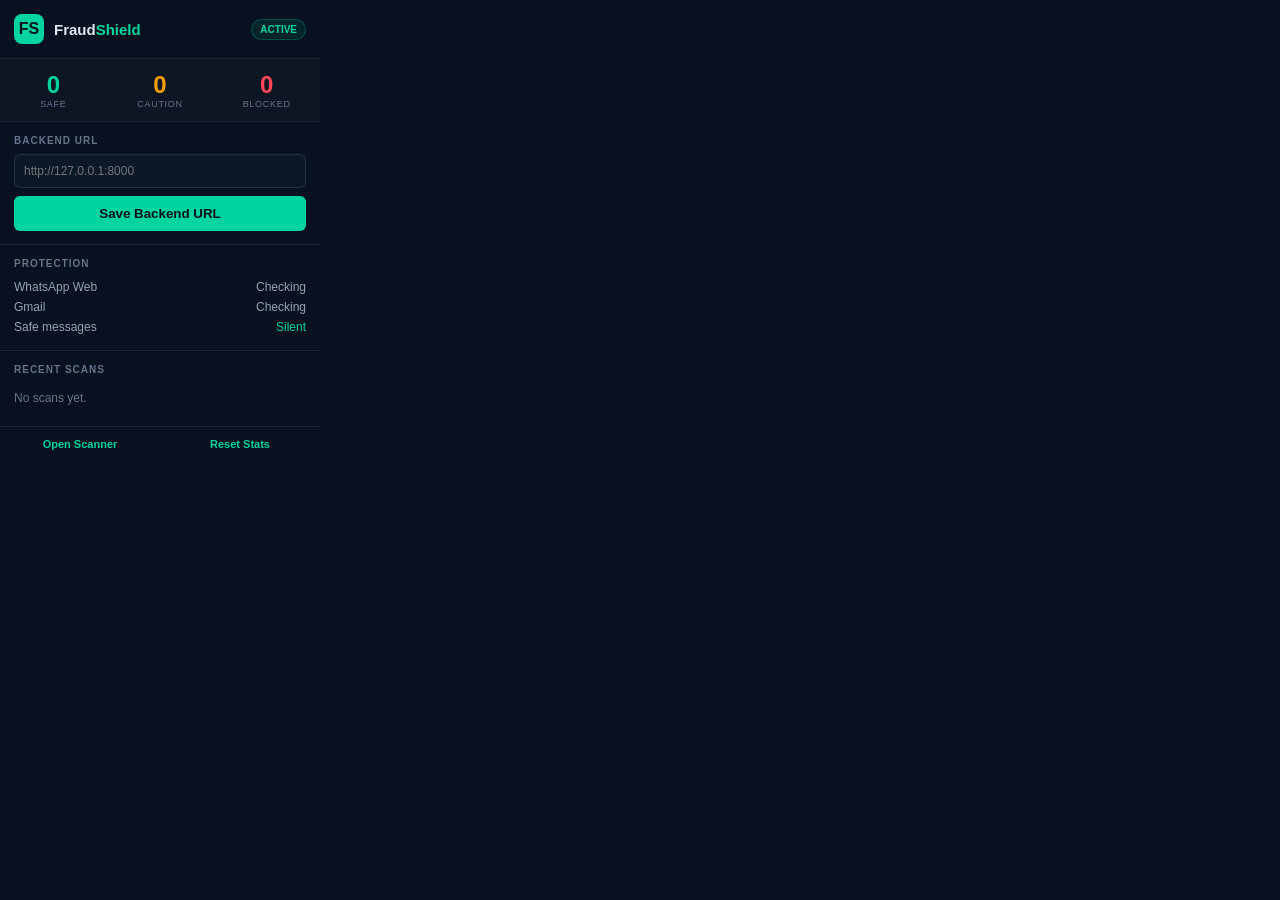
==== extension/popup.html @ 7aeb60e6 "Improve FraudShield detection and extension" ====
<!DOCTYPE html>
<html lang="en">
<head>
<meta charset="UTF-8">
<style>
*{box-sizing:border-box;margin:0;padding:0}
body{width:320px;background:#07111f;color:#e2e8f0;font-family:Inter,-apple-system,BlinkMacSystemFont,"Segoe UI",sans-serif}
.header{display:flex;align-items:center;gap:10px;padding:14px;border-bottom:1px solid rgba(255,255,255,.08)}
.logo{width:30px;height:30px;border-radius:8px;background:#00d4a0;color:#061018;font-weight:900;display:flex;align-items:center;justify-content:center}
.brand{font-size:15px;font-weight:800;flex:1}.brand span{color:#00d4a0}
.status{font-size:10px;color:#00d4a0;border:1px solid rgba(0,212,160,.25);background:rgba(0,212,160,.1);border-radius:999px;padding:4px 8px;font-weight:800}
.stats{display:grid;grid-template-columns:repeat(3,1fr);border-bottom:1px solid rgba(255,255,255,.08)}
.stat{padding:12px;text-align:center;background:rgba(255,255,255,.025)}
.num{font-size:24px;font-weight:900}.safe .num{color:#00d4a0}.med .num{color:#f59e0b}.high .num{color:#ff4757}
.lbl{font-size:9px;color:#64748b;text-transform:uppercase;letter-spacing:.08em}
.section{padding:13px 14px;border-bottom:1px solid rgba(255,255,255,.08)}
.title{font-size:10px;color:#64748b;text-transform:uppercase;letter-spacing:.1em;margin-bottom:8px;font-weight:800}
.field{width:100%;background:#0b1828;border:1px solid rgba(255,255,255,.1);border-radius:6px;color:#e2e8f0;padding:9px;font-size:12px;margin-bottom:8px}
.btn{width:100%;border:none;border-radius:6px;background:#00d4a0;color:#061018;padding:10px;font-weight:900;cursor:pointer}
.row{display:flex;justify-content:space-between;font-size:12px;color:#94a3b8;padding:3px 0}.on{color:#00d4a0}.off{color:#64748b}
.scan{display:flex;gap:8px;align-items:center;padding:7px 0;border-bottom:1px solid rgba(255,255,255,.05)}
.scan:last-child{border-bottom:none}.dot{width:8px;height:8px;border-radius:50%;background:#00d4a0}.dot.MEDIUM{background:#f59e0b}.dot.HIGH{background:#ff4757}
.scan-main{flex:1;min-width:0}.scan-title{font-size:12px;white-space:nowrap;overflow:hidden;text-overflow:ellipsis}.scan-meta{font-size:10px;color:#64748b}.score{font-weight:900;font-size:12px}
.empty{font-size:12px;color:#64748b;padding:8px 0}
.links{display:flex}.link{flex:1;padding:11px;text-align:center;color:#00d4a0;background:transparent;border:none;cursor:pointer;font-size:11px;font-weight:800}
</style>
</head>
<body>
<div class="header">
  <div class="logo">FS</div>
  <div class="brand">Fraud<span>Shield</span></div>
  <div class="status">ACTIVE</div>
</div>
<div class="stats">
  <div class="stat safe"><div class="num" id="lowCount">0</div><div class="lbl">Safe</div></div>
  <div class="stat med"><div class="num" id="medCount">0</div><div class="lbl">Caution</div></div>
  <div class="stat high"><div class="num" id="highCount">0</div><div class="lbl">Blocked</div></div>
</div>
<div class="section">
  <div class="title">Backend URL</div>
  <input class="field" id="apiBase" placeholder="http://127.0.0.1:8000">
  <button class="btn" id="saveApi">Save Backend URL</button>
</div>
<div class="section">
  <div class="title">Protection</div>
  <div class="row"><span>WhatsApp Web</span><span id="waState">Checking</span></div>
  <div class="row"><span>Gmail</span><span id="gmState">Checking</span></div>
  <div class="row"><span>Safe messages</span><span class="on">Silent</span></div>
</div>
<div class="section">
  <div class="title">Recent Scans</div>
  <div id="recentScans"><div class="empty">No scans yet.</div></div>
</div>
<div class="links">
  <button class="link" id="openScanner">Open Scanner</button>
  <button class="link" id="resetStats">Reset Stats</button>
</div>
<script>
const DEFAULT_API = "http://127.0.0.1:8000";
const apiInput = document.getElementById("apiBase");

chrome.storage.sync.get(["apiBase"], (settings) => {
  apiInput.value = settings.apiBase || DEFAULT_API;
});

document.getElementById("saveApi").onclick = () => {
  const value = (apiInput.value || DEFAULT_API).replace(/\/+$/, "");
  chrome.storage.sync.set({ apiBase: value });
};

chrome.tabs.query({ active: true, currentWindow: true }, (tabs) => {
  const url = tabs[0]?.url || "";
  setState("waState", url.includes("web.whatsapp.com"));
  setState("gmState", url.includes("mail.google.com"));
});

function setState(id, active) {
  const el = document.getElementById(id);
  el.textContent = active ? "Scanning" : "Not open";
  el.className = active ? "on" : "off";
}

function loadStats() {
  chrome.storage.local.get(["scanStats", "recentScans"], (data) => {
    const stats = data.scanStats || {};
    document.getElementById("lowCount").textContent = stats.LOW || 0;
    document.getElementById("medCount").textContent = stats.MEDIUM || 0;
    document.getElementById("highCount").textContent = stats.HIGH || 0;

    const recent = data.recentScans || [];
    const wrap = document.getElementById("recentScans");
    if (!recent.length) {
      wrap.innerHTML = '<div class="empty">No scans yet.</div>';
      return;
    }
    wrap.innerHTML = recent.slice(0, 5).map((scan) => `
      <div class="scan">
        <div class="dot ${scan.risk_level}"></div>
        <div class="scan-main">
          <div class="scan-title">${escapeHtml(scan.summary)}</div>
          <div class="scan-meta">${escapeHtml(scan.source)} - ${new Date(scan.scanned_at).toLocaleTimeString([], {hour:"2-digit", minute:"2-digit"})}</div>
        </div>
        <div class="score">${scan.risk_score}</div>
      </div>
    `).join("");
  });
}

document.getElementById("openScanner").onclick = () => {
  const base = (apiInput.value || DEFAULT_API).replace(/\/+$/, "");
  chrome.tabs.create({ url: `${base}/scan` });
};

document.getElementById("resetStats").onclick = () => {
  chrome.storage.local.set({ scanStats: { LOW: 0, MEDIUM: 0, HIGH: 0 }, recentScans: [] }, loadStats);
};

function escapeHtml(text) {
  const div = document.createElement("div");
  div.textContent = String(text || "");
  return div.innerHTML;
}

loadStats();
</script>
</body>
</html>
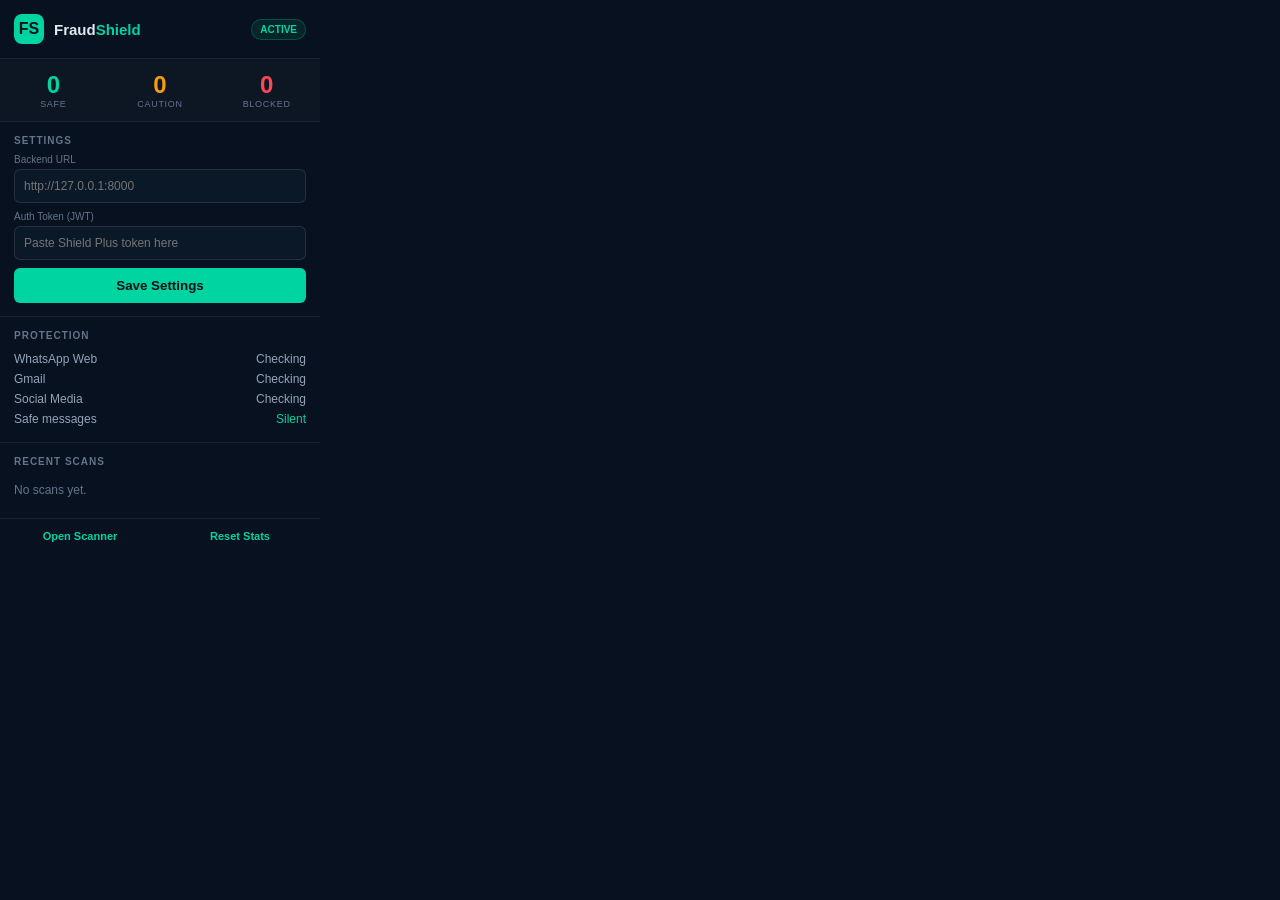
==== commit 671f32d3: "Implement plan promises, Manifest V3 CSP fixes, empty-DOM race condition fixes, and social media sca" ====
--- a/extension/popup.html
+++ b/extension/popup.html
@@ -37,14 +37,18 @@
   <div class="stat high"><div class="num" id="highCount">0</div><div class="lbl">Blocked</div></div>
 </div>
 <div class="section">
-  <div class="title">Backend URL</div>
+  <div class="title">Settings</div>
+  <label style="font-size:10px;color:#64748b;display:block;margin-bottom:4px;">Backend URL</label>
   <input class="field" id="apiBase" placeholder="http://127.0.0.1:8000">
-  <button class="btn" id="saveApi">Save Backend URL</button>
+  <label style="font-size:10px;color:#64748b;display:block;margin-bottom:4px;">Auth Token (JWT)</label>
+  <input class="field" type="password" id="authToken" placeholder="Paste Shield Plus token here">
+  <button class="btn" id="saveSettings">Save Settings</button>
 </div>
 <div class="section">
   <div class="title">Protection</div>
   <div class="row"><span>WhatsApp Web</span><span id="waState">Checking</span></div>
   <div class="row"><span>Gmail</span><span id="gmState">Checking</span></div>
+  <div class="row"><span>Social Media</span><span id="socState">Checking</span></div>
   <div class="row"><span>Safe messages</span><span class="on">Silent</span></div>
 </div>
 <div class="section">
@@ -55,73 +59,6 @@
   <button class="link" id="openScanner">Open Scanner</button>
   <button class="link" id="resetStats">Reset Stats</button>
 </div>
-<script>
-const DEFAULT_API = "http://127.0.0.1:8000";
-const apiInput = document.getElementById("apiBase");
-
-chrome.storage.sync.get(["apiBase"], (settings) => {
-  apiInput.value = settings.apiBase || DEFAULT_API;
-});
-
-document.getElementById("saveApi").onclick = () => {
-  const value = (apiInput.value || DEFAULT_API).replace(/\/+$/, "");
-  chrome.storage.sync.set({ apiBase: value });
-};
-
-chrome.tabs.query({ active: true, currentWindow: true }, (tabs) => {
-  const url = tabs[0]?.url || "";
-  setState("waState", url.includes("web.whatsapp.com"));
-  setState("gmState", url.includes("mail.google.com"));
-});
-
-function setState(id, active) {
-  const el = document.getElementById(id);
-  el.textContent = active ? "Scanning" : "Not open";
-  el.className = active ? "on" : "off";
-}
-
-function loadStats() {
-  chrome.storage.local.get(["scanStats", "recentScans"], (data) => {
-    const stats = data.scanStats || {};
-    document.getElementById("lowCount").textContent = stats.LOW || 0;
-    document.getElementById("medCount").textContent = stats.MEDIUM || 0;
-    document.getElementById("highCount").textContent = stats.HIGH || 0;
-
-    const recent = data.recentScans || [];
-    const wrap = document.getElementById("recentScans");
-    if (!recent.length) {
-      wrap.innerHTML = '<div class="empty">No scans yet.</div>';
-      return;
-    }
-    wrap.innerHTML = recent.slice(0, 5).map((scan) => `
-      <div class="scan">
-        <div class="dot ${scan.risk_level}"></div>
-        <div class="scan-main">
-          <div class="scan-title">${escapeHtml(scan.summary)}</div>
-          <div class="scan-meta">${escapeHtml(scan.source)} - ${new Date(scan.scanned_at).toLocaleTimeString([], {hour:"2-digit", minute:"2-digit"})}</div>
-        </div>
-        <div class="score">${scan.risk_score}</div>
-      </div>
-    `).join("");
-  });
-}
-
-document.getElementById("openScanner").onclick = () => {
-  const base = (apiInput.value || DEFAULT_API).replace(/\/+$/, "");
-  chrome.tabs.create({ url: `${base}/scan` });
-};
-
-document.getElementById("resetStats").onclick = () => {
-  chrome.storage.local.set({ scanStats: { LOW: 0, MEDIUM: 0, HIGH: 0 }, recentScans: [] }, loadStats);
-};
-
-function escapeHtml(text) {
-  const div = document.createElement("div");
-  div.textContent = String(text || "");
-  return div.innerHTML;
-}
-
-loadStats();
-</script>
+<script src="popup.js"></script>
 </body>
 </html>
